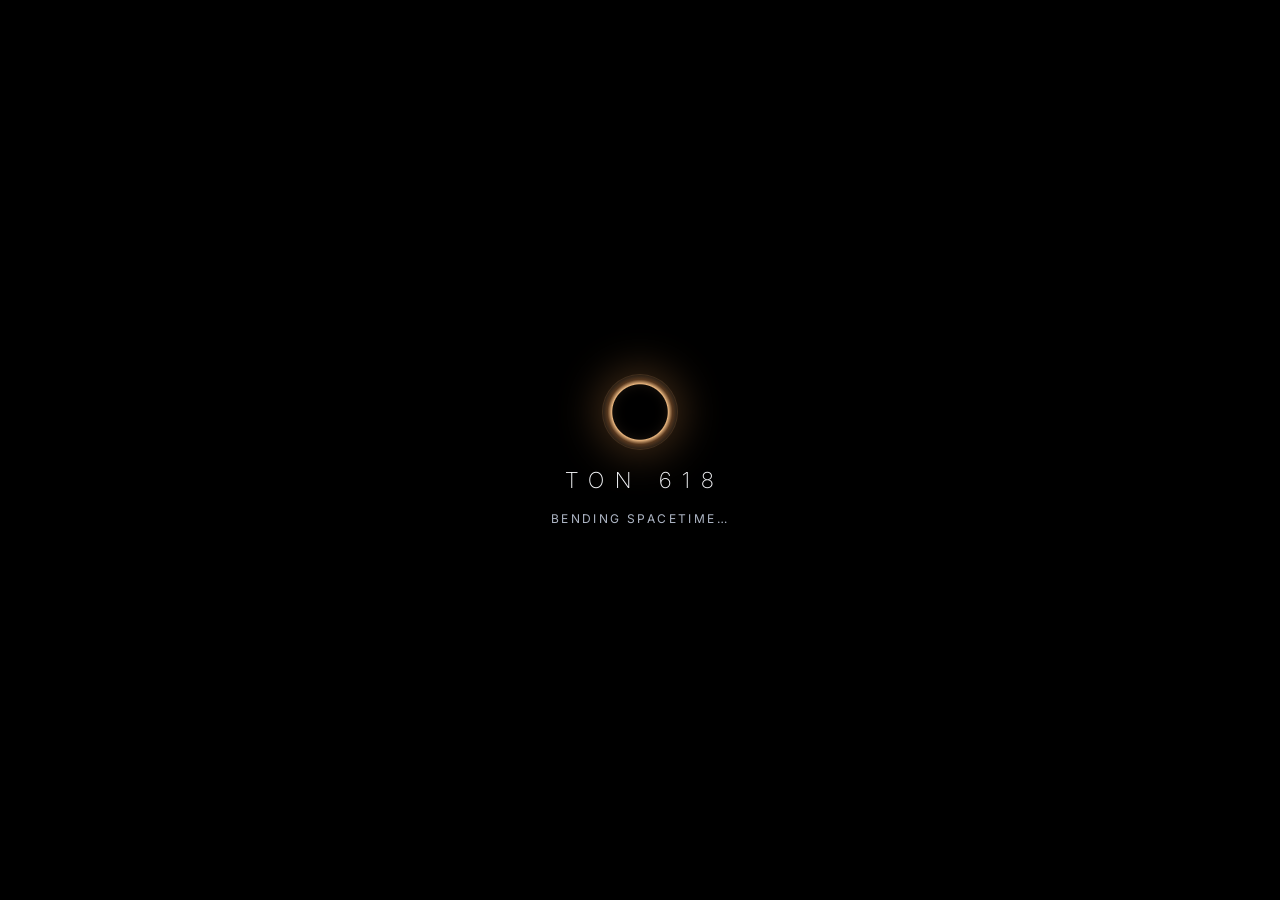
==== web.html @ 1c1fd1c0 "Website scaffolding (engine, chapters, styles), score synthesiser, README Co-Authored-By: Claude Opu" ====
<!DOCTYPE html>
<html lang="en">
<head>
<meta charset="utf-8">
<meta name="viewport" content="width=device-width, initial-scale=1, viewport-fit=cover">
<meta name="theme-color" content="#000000">
<title>TON 618 — Journey to an Ultramassive Black Hole</title>
<meta name="description" content="A real-time, general-relativistic journey to TON 618, one of the most massive black holes ever discovered: 40.7 billion solar masses, 10.8 billion light-years away.">
<meta property="og:title" content="TON 618 — Journey to an Ultramassive Black Hole">
<meta property="og:description" content="Real-time GPU ray tracing through curved spacetime. Lensing, Doppler beaming and a sense of truly cosmic scale.">
<meta property="og:image" content="media/poster.jpg">
<link rel="preconnect" href="https://fonts.googleapis.com">
<link rel="preconnect" href="https://fonts.gstatic.com" crossorigin>
<link href="https://fonts.googleapis.com/css2?family=Inter:wght@200;300;400;500;600&display=swap" rel="stylesheet">
<link rel="stylesheet" href="site/style.css">
</head>
<body class="is-loading">
  <canvas id="bh" aria-label="Real-time ray-traced rendering of the black hole TON 618"></canvas>
  <canvas id="fx" aria-hidden="true"></canvas>
  <svg id="lines" aria-hidden="true"></svg>
  <div id="labels" aria-hidden="true"></div>

  <!-- loader -->
  <div id="loader">
    <div class="ld-ring"></div>
    <div class="ld-title">TON&nbsp;618</div>
    <div class="ld-sub" id="ld-sub">Bending spacetime&hellip;</div>
  </div>

  <!-- header -->
  <header id="top">
    <button class="brand" id="brand" aria-label="Back to start">TON&nbsp;618</button>
    <nav class="modes">
      <button id="m-tour" class="on">Tour</button>
      <button id="m-explore">Explore</button>
      <button id="m-film">Film</button>
    </nav>
    <div class="tools">
      <button id="b-sound" class="icon" aria-label="Toggle sound" title="Sound">
        <svg viewBox="0 0 24 24"><path d="M4 9h4l5-4v14l-5-4H4z" fill="currentColor"/><path class="wave" d="M16 8.5a5 5 0 0 1 0 7M18.5 6a8.5 8.5 0 0 1 0 12" fill="none" stroke="currentColor" stroke-width="1.6" stroke-linecap="round"/><path class="mute" d="M16.5 9.5l5 5m0-5l-5 5" stroke="currentColor" stroke-width="1.6" stroke-linecap="round"/></svg>
      </button>
    </div>
  </header>

  <!-- story progress (segments) -->
  <div id="segs" role="tablist" aria-label="Chapters"></div>

  <!-- hero -->
  <section id="hero">
    <p class="eyebrow">10.8 billion light-years away</p>
    <h1>TON&nbsp;618</h1>
    <p class="lede">A journey to one of the most massive black holes ever discovered, ray traced live through curved spacetime on your device.</p>
    <div class="cta-row">
      <button class="btn primary" id="begin">Begin the journey</button>
      <button class="btn ghost" id="hero-film">Watch the film</button>
    </div>
    <p class="hint" id="hero-hint">The tour starts automatically</p>
  </section>

  <!-- chapter card -->
  <article id="card" aria-live="polite">
    <div class="card-in">
      <div class="meta"><span class="kicker" id="c-kicker"></span><span class="count" id="c-count"></span></div>
      <h2 id="c-title"></h2>
      <p id="c-body"></p>
      <dl class="facts" id="c-facts"></dl>
      <div class="card-foot">
        <button class="icon nav" id="prev" aria-label="Previous chapter"><svg viewBox="0 0 24 24"><path d="M15 5l-7 7 7 7" fill="none" stroke="currentColor" stroke-width="1.6"/></svg></button>
        <button class="icon nav" id="pause" aria-label="Pause the tour"><svg viewBox="0 0 24 24"><g class="i-pause"><rect x="7" y="5" width="3" height="14" fill="currentColor"/><rect x="14" y="5" width="3" height="14" fill="currentColor"/></g><path class="i-play" d="M8 5l11 7-11 7z" fill="currentColor"/></svg></button>
        <button class="icon nav" id="next" aria-label="Next chapter"><svg viewBox="0 0 24 24"><path d="M9 5l7 7-7 7" fill="none" stroke="currentColor" stroke-width="1.6"/></svg></button>
        <div class="bar"><i id="c-bar"></i></div>
        <button class="btn small primary" id="c-cta">Watch the film</button>
      </div>
    </div>
  </article>

  <!-- relativity indicator -->
  <div id="relpill"><span class="dot"></span><span id="reltext">Relativistic effects: on</span></div>

  <!-- explore panel -->
  <aside id="explore">
    <p class="ex-hint" id="ex-hint">Drag to orbit &middot; scroll or pinch to zoom</p>
    <div class="toggles">
      <label><input type="checkbox" id="t-doppler" checked><span>Doppler beaming</span></label>
      <label><input type="checkbox" id="t-jets" checked><span>Jets</span></label>
      <label><input type="checkbox" id="t-spin" checked><span>Auto-orbit</span></label>
    </div>
  </aside>

  <!-- live stats -->
  <div id="stats"><span class="live"></span><span id="st-text">Live ray tracing</span></div>

  <!-- film modal -->
  <div id="film" role="dialog" aria-modal="true" aria-label="The film">
    <div class="film-in">
      <button class="icon close" id="film-close" aria-label="Close film"><svg viewBox="0 0 24 24"><path d="M6 6l12 12M18 6L6 18" stroke="currentColor" stroke-width="1.6"/></svg></button>
      <video id="video" controls playsinline preload="none" poster="media/poster.jpg">
        <source src="media/TON618_1080p.mp4" type="video/mp4">
      </video>
      <p class="film-meta">Journey to TON 618 &middot; 1:27 &middot; <a href="media/TON618_4K.mp4" download>Download 4K</a></p>
    </div>
  </div>

  <!-- fallback -->
  <div id="fallback">
    <h2>TON 618</h2>
    <p id="fb-msg">This device can't run the live ray tracer (WebGL2 is required).</p>
    <button class="btn primary" id="fb-film">Watch the film instead</button>
  </div>

  <audio id="music" src="media/score.m4a" loop preload="none"></audio>

  <script src="src/shaders.js"></script>
  <script src="src/noise.js"></script>
  <script src="src/engine.js"></script>
  <script src="site/chapters.js"></script>
  <script src="site/app.js"></script>
</body>
</html>
---- site/style.css ----
:root {
  --amber: #ffb266;
  --amber-soft: rgba(255, 178, 102, .75);
  --ink: #f4f5f8;
  --muted: #aeb6c5;
  --glass: rgba(10, 12, 18, .46);
  --line: rgba(255, 255, 255, .09);
  --safe-b: env(safe-area-inset-bottom, 0px);
  --safe-t: env(safe-area-inset-top, 0px);
  --ease: cubic-bezier(.22, .7, .18, 1);
}
* { box-sizing: border-box; }
html, body { margin: 0; height: 100%; background: #000; color: var(--ink); overflow: hidden;
  font-family: 'Inter', -apple-system, 'Segoe UI', Roboto, 'Helvetica Neue', Arial, sans-serif;
  -webkit-font-smoothing: antialiased; -webkit-tap-highlight-color: transparent; }
button { font: inherit; color: inherit; background: none; border: 0; cursor: pointer; padding: 0; }
#bh, #fx { position: fixed; inset: 0; width: 100vw; height: 100vh; height: 100dvh; display: block; touch-action: none; }
#fx { pointer-events: none; }
#lines { position: fixed; inset: 0; width: 100%; height: 100%; pointer-events: none; overflow: visible; }
#labels { position: fixed; inset: 0; pointer-events: none; }

/* ---------- loader ---------- */
#loader { position: fixed; inset: 0; display: grid; place-content: center; justify-items: center; gap: 18px; background: #000;
  z-index: 50; transition: opacity 1.2s var(--ease), visibility 1.2s; }
body:not(.is-loading) #loader { opacity: 0; visibility: hidden; }
.ld-ring { width: 74px; height: 74px; border-radius: 50%; box-shadow: 0 0 0 1px rgba(255,190,130,.15), 0 0 40px 6px rgba(255,170,90,.25), inset 0 0 18px rgba(255,190,130,.35);
  background: radial-gradient(circle, #000 52%, rgba(255,200,140,.9) 54%, rgba(255,150,70,.25) 62%, transparent 70%); animation: spin 2.4s linear infinite; }
@keyframes spin { to { transform: rotate(360deg); filter: hue-rotate(10deg); } }
.ld-title { font-weight: 200; letter-spacing: .5em; font-size: 22px; margin-right: -.5em; }
.ld-sub { color: var(--muted); font-size: 12px; letter-spacing: .2em; text-transform: uppercase; }

/* ---------- header ---------- */
header#top { position: fixed; top: 0; left: 0; right: 0; display: flex; align-items: center; gap: 20px;
  padding: calc(18px + var(--safe-t)) 28px 18px; z-index: 20; background: linear-gradient(rgba(0,0,0,.55), transparent); }
.brand { font-weight: 300; letter-spacing: .42em; font-size: 13px; }
.modes { margin-left: auto; display: flex; gap: 4px; padding: 4px; border-radius: 999px; background: rgba(255,255,255,.05); border: 1px solid var(--line);
  backdrop-filter: blur(10px); -webkit-backdrop-filter: blur(10px); }
.modes button { padding: 7px 16px; border-radius: 999px; font-size: 12.5px; letter-spacing: .08em; color: var(--muted); transition: all .35s var(--ease); }
.modes button.on { background: rgba(255,255,255,.12); color: #fff; }
.modes button:hover { color: #fff; }
.tools { display: flex; gap: 8px; }
.icon { width: 38px; height: 38px; display: grid; place-items: center; border-radius: 50%; border: 1px solid var(--line); background: rgba(255,255,255,.04);
  transition: background .3s, border-color .3s; }
.icon:hover { background: rgba(255,255,255,.1); border-color: rgba(255,255,255,.2); }
.icon svg { width: 18px; height: 18px; }
#b-sound .wave { display: none; } #b-sound.on .wave { display: inline; } #b-sound.on .mute { display: none; }

/* ---------- story segments ---------- */
#segs { position: fixed; right: 26px; top: 50%; transform: translateY(-50%); display: flex; flex-direction: column; gap: 10px; z-index: 15;
  transition: opacity .6s; }
#segs button { position: relative; width: 22px; height: 22px; display: grid; place-items: center; }
#segs button i { width: 6px; height: 6px; border-radius: 50%; background: rgba(255,255,255,.28); transition: all .4s var(--ease); }
#segs button.on i { background: var(--amber); box-shadow: 0 0 12px var(--amber); transform: scale(1.35); }
#segs button span { position: absolute; right: 30px; white-space: nowrap; font-size: 11px; letter-spacing: .18em; text-transform: uppercase; color: var(--muted);
  opacity: 0; transform: translateX(6px); transition: all .3s var(--ease); pointer-events: none; }
#segs button:hover span { opacity: 1; transform: none; }

/* ---------- hero ---------- */
#hero { position: fixed; inset: 0; display: flex; flex-direction: column; align-items: center; justify-content: flex-end; text-align: center;
  padding: 0 24px calc(12vh + var(--safe-b)); z-index: 10; transition: opacity 1.1s var(--ease), transform 1.1s var(--ease); }
body:not(.at-hero) #hero { opacity: 0; transform: translateY(16px); pointer-events: none; }
.eyebrow { margin: 0 0 14px; color: var(--amber-soft); font-size: 12px; letter-spacing: .42em; text-transform: uppercase; }
#hero h1 { margin: 0; font-weight: 200; font-size: clamp(56px, 11vw, 168px); letter-spacing: .32em; margin-right: -.32em; line-height: 1;
  text-shadow: 0 0 60px rgba(255, 200, 150, .35); }
.lede { max-width: 600px; margin: 22px auto 30px; color: #c9d0dc; font-weight: 300; font-size: clamp(15px, 1.4vw, 18px); line-height: 1.65; }
.cta-row { display: flex; gap: 12px; flex-wrap: wrap; justify-content: center; }
.btn { padding: 14px 26px; border-radius: 999px; font-size: 13px; letter-spacing: .14em; text-transform: uppercase; font-weight: 500; transition: all .35s var(--ease); }
.btn.primary { background: linear-gradient(135deg, #ffcf99, #ff9f4d); color: #1a0f05; box-shadow: 0 10px 40px -10px rgba(255,160,80,.6); }
.btn.primary:hover { transform: translateY(-1px); box-shadow: 0 14px 50px -10px rgba(255,160,80,.8); }
.btn.ghost { border: 1px solid rgba(255,255,255,.22); color: #fff; background: rgba(255,255,255,.04); backdrop-filter: blur(8px); -webkit-backdrop-filter: blur(8px); }
.btn.ghost:hover { background: rgba(255,255,255,.1); }
.btn.small { padding: 9px 16px; font-size: 11px; }
.hint { margin-top: 22px; color: rgba(200,208,222,.55); font-size: 11.5px; letter-spacing: .18em; text-transform: uppercase; }

/* ---------- chapter card ---------- */
#card { position: fixed; left: 40px; bottom: calc(40px + var(--safe-b)); width: min(460px, 38vw); z-index: 12;
  transition: opacity .8s var(--ease), transform .8s var(--ease); }
body.at-hero #card, body.mode-explore #card { opacity: 0; transform: translateY(18px); pointer-events: none; }
.card-in { padding: 26px 28px 20px; border-radius: 20px; background: var(--glass); border: 1px solid var(--line);
  backdrop-filter: blur(18px) saturate(150%); -webkit-backdrop-filter: blur(18px) saturate(150%); box-shadow: 0 30px 80px -30px rgba(0,0,0,.8); }
#card .swap { transition: opacity .45s var(--ease), transform .45s var(--ease); }
#card.out .swap { opacity: 0; transform: translateY(8px); }
.meta { display: flex; justify-content: space-between; align-items: baseline; }
.kicker { color: var(--amber); font-size: 11px; font-weight: 600; letter-spacing: .3em; text-transform: uppercase; }
.count { color: var(--muted); font-size: 11px; letter-spacing: .2em; font-variant-numeric: tabular-nums; }
#c-title { margin: 12px 0 10px; font-weight: 250; font-weight: 300; font-size: clamp(28px, 2.6vw, 40px); letter-spacing: -.01em; line-height: 1.12; }
#c-body { margin: 0; color: #c9d0dc; font-weight: 300; font-size: 15px; line-height: 1.65; }
.facts { display: grid; grid-template-columns: repeat(3, 1fr); gap: 14px; margin: 20px 0 16px; padding-top: 16px; border-top: 1px solid var(--line); }
.facts div { min-width: 0; }
.facts dt { font-size: 18px; font-weight: 300; color: #fff; white-space: nowrap; overflow: hidden; text-overflow: ellipsis; }
.facts dd { margin: 4px 0 0; font-size: 10px; letter-spacing: .14em; text-transform: uppercase; color: var(--muted); line-height: 1.4; }
.card-foot { display: flex; align-items: center; gap: 8px; }
.card-foot .icon { width: 34px; height: 34px; }
.card-foot .icon svg { width: 16px; height: 16px; }
#pause .i-play { display: none; } body.paused #pause .i-play { display: inline; } body.paused #pause .i-pause { display: none; }
.bar { flex: 1; height: 2px; background: rgba(255,255,255,.1); border-radius: 2px; overflow: hidden; margin-left: 6px; }
.bar i { display: block; height: 100%; width: 0; background: linear-gradient(90deg, var(--amber), #ffd8a8); }
#c-cta { display: none; margin-left: 8px; } #card.cta #c-cta { display: inline-block; }

/* ---------- callouts ---------- */
#lines line { stroke: rgba(255,255,255,.55); stroke-width: 1; }
#lines circle { fill: none; stroke: #fff; stroke-width: 1.2; }
#lines circle.core { fill: #fff; stroke: none; }
.lab { position: absolute; left: 0; top: 0; white-space: nowrap; transition: opacity .7s var(--ease); }
.lab b { display: block; font-weight: 600; font-size: 11px; letter-spacing: .22em; text-transform: uppercase; color: #fff; text-shadow: 0 1px 8px rgba(0,0,0,.9); }
.lab s { display: block; text-decoration: none; margin-top: 4px; font-size: 12.5px; font-weight: 300; color: #c9d0dc; text-shadow: 0 1px 8px rgba(0,0,0,.9); }
.lab.right { transform: translate(10px, -50%); }
.lab.left { transform: translate(calc(-100% - 10px), -50%); text-align: right; }

/* ---------- relativity pill ---------- */
#relpill { position: fixed; left: 50%; top: calc(86px + var(--safe-t)); transform: translate(-50%, -10px); display: flex; align-items: center; gap: 10px; padding: 9px 16px;
  border-radius: 999px; background: var(--glass); border: 1px solid var(--line); backdrop-filter: blur(12px); -webkit-backdrop-filter: blur(12px);
  font-size: 11px; letter-spacing: .2em; text-transform: uppercase; opacity: 0; transition: all .6s var(--ease); z-index: 14; }
#relpill.show { opacity: 1; transform: translate(-50%, 0); }
#relpill .dot { width: 8px; height: 8px; border-radius: 50%; background: #7dffb2; box-shadow: 0 0 10px #7dffb2; transition: all .4s; }
#relpill.off .dot { background: #ff6b6b; box-shadow: 0 0 10px #ff6b6b; }

/* ---------- explore ---------- */
#explore { position: fixed; left: 50%; bottom: calc(28px + var(--safe-b)); transform: translate(-50%, 20px); opacity: 0; pointer-events: none; z-index: 12;
  display: flex; flex-direction: column; align-items: center; gap: 12px; transition: all .7s var(--ease); }
body.mode-explore #explore { opacity: 1; transform: translate(-50%, 0); pointer-events: auto; }
.ex-hint { margin: 0; font-size: 11.5px; letter-spacing: .18em; text-transform: uppercase; color: rgba(220,226,236,.7); text-shadow: 0 1px 6px #000; }
.toggles { display: flex; gap: 6px; padding: 6px; border-radius: 999px; background: var(--glass); border: 1px solid var(--line); backdrop-filter: blur(14px); -webkit-backdrop-filter: blur(14px); }
.toggles label { cursor: pointer; }
.toggles input { display: none; }
.toggles span { display: block; padding: 8px 14px; border-radius: 999px; font-size: 12px; letter-spacing: .06em; color: var(--muted); transition: all .3s; }
.toggles input:checked + span { background: rgba(255,178,102,.16); color: #ffd3a6; }

/* ---------- live stats ---------- */
#stats { position: fixed; right: 28px; bottom: calc(26px + var(--safe-b)); display: flex; align-items: center; gap: 8px; font-size: 10.5px; letter-spacing: .14em;
  text-transform: uppercase; color: rgba(190,198,212,.6); z-index: 11; font-variant-numeric: tabular-nums; }
#stats .live { width: 6px; height: 6px; border-radius: 50%; background: #ff5050; box-shadow: 0 0 8px #ff5050; animation: blink 2s infinite; }
@keyframes blink { 50% { opacity: .35; } }
body.mode-explore #stats { bottom: calc(120px + var(--safe-b)); }

/* ---------- film ---------- */
#film { position: fixed; inset: 0; z-index: 40; display: grid; place-items: center; background: rgba(0,0,0,.92); opacity: 0; visibility: hidden;
  transition: opacity .6s var(--ease), visibility .6s; padding: 20px; }
body.film-open #film { opacity: 1; visibility: visible; }
.film-in { position: relative; width: min(1400px, 100%); }
#video { width: 100%; aspect-ratio: 16 / 9; background: #000; border-radius: 10px; display: block; }
.film-meta { text-align: center; color: var(--muted); font-size: 12px; letter-spacing: .14em; text-transform: uppercase; }
.film-meta a { color: var(--amber); text-decoration: none; }
.close { position: absolute; right: 0; top: -52px; }

/* ---------- fallback ---------- */
#fallback { position: fixed; inset: 0; display: none; place-content: center; text-align: center; gap: 14px; padding: 30px; z-index: 30;
  background: #000 url(../media/poster.jpg) center / cover no-repeat; }
#fallback h2 { font-weight: 200; letter-spacing: .4em; font-size: 48px; margin: 0; }
#fallback p { color: #c9d0dc; max-width: 460px; margin: 0 auto 10px; }
body.no-webgl #fallback { display: grid; }

/* ---------- phones & small tablets ---------- */
@media (max-width: 760px), (max-height: 520px) and (pointer: coarse) {
  header#top { padding: calc(12px + var(--safe-t)) 14px 12px; gap: 10px; }
  .brand { font-size: 11px; letter-spacing: .32em; }
  .modes button { padding: 6px 11px; font-size: 11.5px; }
  .icon { width: 34px; height: 34px; }
  #segs { top: calc(60px + var(--safe-t)); left: 14px; right: 14px; transform: none; flex-direction: row; gap: 4px; }
  #segs button { flex: 1; height: 14px; width: auto; }
  #segs button i { width: 100%; height: 2px; border-radius: 2px; }
  #segs button.on i { transform: none; box-shadow: 0 0 8px var(--amber); }
  #segs button span { display: none; }
  #card { left: 10px; right: 10px; width: auto; bottom: calc(10px + var(--safe-b)); }
  .card-in { padding: 18px 18px 14px; border-radius: 18px; }
  #c-title { font-size: 26px; margin: 8px 0 6px; }
  #c-body { font-size: 13.5px; line-height: 1.55; }
  .facts { gap: 8px; margin: 12px 0 10px; padding-top: 12px; }
  .facts dt { font-size: 15px; }
  .facts dd { font-size: 8.5px; letter-spacing: .1em; }
  #stats { display: none; }
  #relpill { top: calc(84px + var(--safe-t)); font-size: 10px; }
  .lab b { font-size: 9.5px; letter-spacing: .16em; }
  .lab s { font-size: 11px; }
  #hero { padding-bottom: calc(9vh + var(--safe-b)); }
  #hero h1 { letter-spacing: .22em; margin-right: -.22em; }
  .close { top: -48px; }
}
@media (max-height: 520px) and (pointer: coarse) {     /* phone in landscape */
  #card { left: 10px; right: auto; width: min(400px, 50vw); }
  #c-body { display: -webkit-box; -webkit-line-clamp: 3; -webkit-box-orient: vertical; overflow: hidden; }
  .facts { display: none; }
  #hero .lede { display: none; }
}
@media (prefers-reduced-motion: reduce) { * { transition-duration: .01s !important; animation: none !important; } }
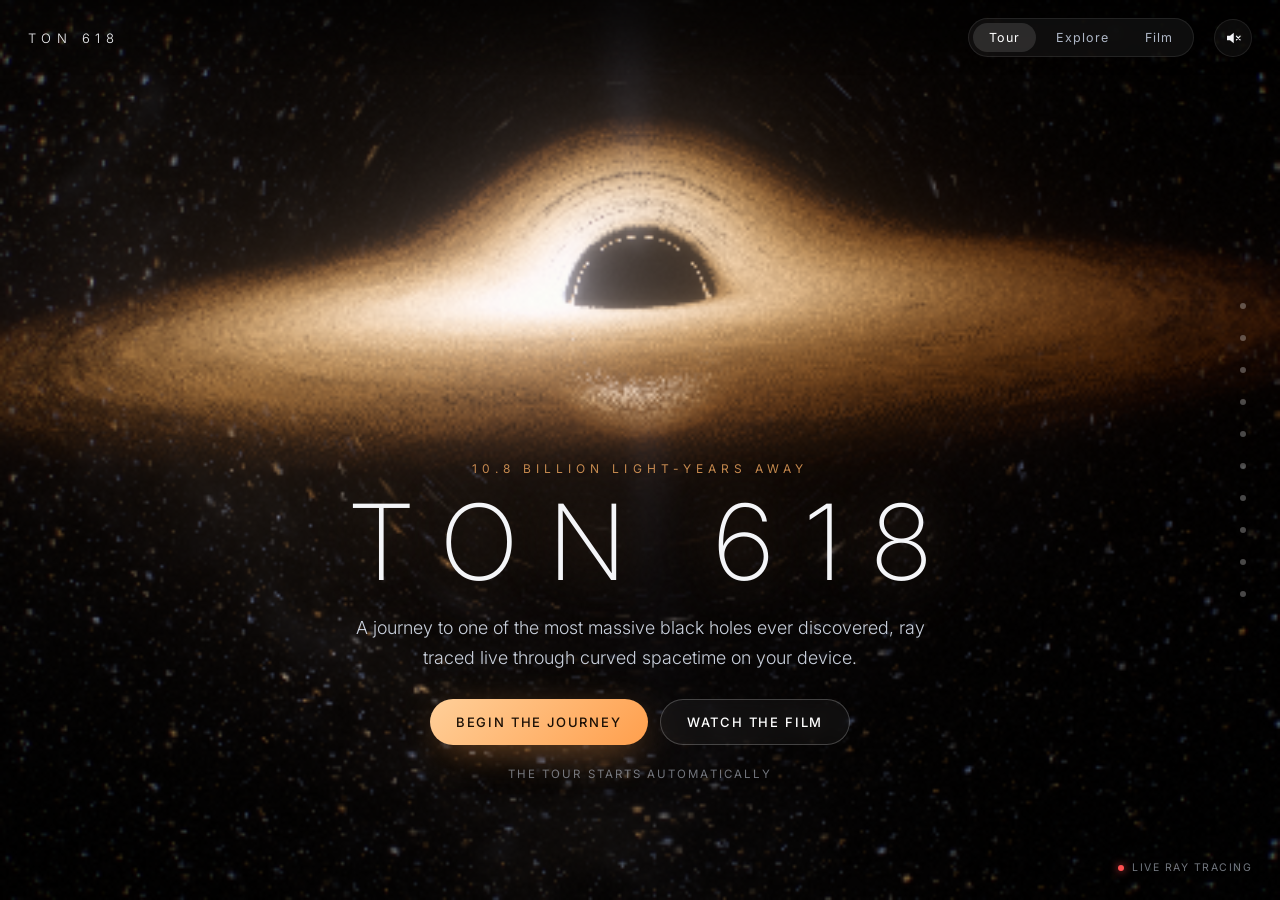
==== commit cea21aff: "Interactive website: live GR ray-traced auto-tour with callouts, explore mode, adaptive resolution, " ====
--- a/web.html
+++ b/web.html
@@ -4,6 +4,7 @@
 <meta charset="utf-8">
 <meta name="viewport" content="width=device-width, initial-scale=1, viewport-fit=cover">
 <meta name="theme-color" content="#000000">
+<link rel="icon" href="data:image/svg+xml,%3Csvg xmlns=%22http://www.w3.org/2000/svg%22 viewBox=%220 0 32 32%22%3E%3Ccircle cx=%2216%22 cy=%2216%22 r=%2213%22 fill=%22none%22 stroke=%22%23ffb266%22 stroke-width=%223%22/%3E%3Ccircle cx=%2216%22 cy=%2216%22 r=%228%22/%3E%3C/svg%3E">
 <title>TON 618 — Journey to an Ultramassive Black Hole</title>
 <meta name="description" content="A real-time, general-relativistic journey to TON 618, one of the most massive black holes ever discovered: 40.7 billion solar masses, 10.8 billion light-years away.">
 <meta property="og:title" content="TON 618 — Journey to an Ultramassive Black Hole">
--- a/site/style.css
+++ b/site/style.css
@@ -59,10 +59,10 @@
 #hero { position: fixed; inset: 0; display: flex; flex-direction: column; align-items: center; justify-content: flex-end; text-align: center;
   padding: 0 24px calc(12vh + var(--safe-b)); z-index: 10; transition: opacity 1.1s var(--ease), transform 1.1s var(--ease); }
 body:not(.at-hero) #hero { opacity: 0; transform: translateY(16px); pointer-events: none; }
-.eyebrow { margin: 0 0 14px; color: var(--amber-soft); font-size: 12px; letter-spacing: .42em; text-transform: uppercase; }
-#hero h1 { margin: 0; font-weight: 200; font-size: clamp(56px, 11vw, 168px); letter-spacing: .32em; margin-right: -.32em; line-height: 1;
+.eyebrow { text-shadow: 0 1px 10px #000; margin: 0 0 14px; color: var(--amber-soft); font-size: 12px; letter-spacing: .42em; text-transform: uppercase; }
+#hero h1 { margin: 0; font-weight: 200; font-size: clamp(48px, 8.2vw, 124px); letter-spacing: .32em; margin-right: -.32em; line-height: 1;
   text-shadow: 0 0 60px rgba(255, 200, 150, .35); }
-.lede { max-width: 600px; margin: 22px auto 30px; color: #c9d0dc; font-weight: 300; font-size: clamp(15px, 1.4vw, 18px); line-height: 1.65; }
+.lede { max-width: 600px; margin: 18px auto 26px; color: #c9d0dc; font-weight: 300; font-size: clamp(15px, 1.4vw, 18px); line-height: 1.65; }
 .cta-row { display: flex; gap: 12px; flex-wrap: wrap; justify-content: center; }
 .btn { padding: 14px 26px; border-radius: 999px; font-size: 13px; letter-spacing: .14em; text-transform: uppercase; font-weight: 500; transition: all .35s var(--ease); }
 .btn.primary { background: linear-gradient(135deg, #ffcf99, #ff9f4d); color: #1a0f05; box-shadow: 0 10px 40px -10px rgba(255,160,80,.6); }
@@ -172,7 +172,8 @@
   #relpill { top: calc(84px + var(--safe-t)); font-size: 10px; }
   .lab b { font-size: 9.5px; letter-spacing: .16em; }
   .lab s { font-size: 11px; }
-  #hero { padding-bottom: calc(9vh + var(--safe-b)); }
+  #hero { padding-bottom: calc(7vh + var(--safe-b)); }
+  .lede { font-size: 14px; margin: 14px auto 20px; }
   #hero h1 { letter-spacing: .22em; margin-right: -.22em; }
   .close { top: -48px; }
 }
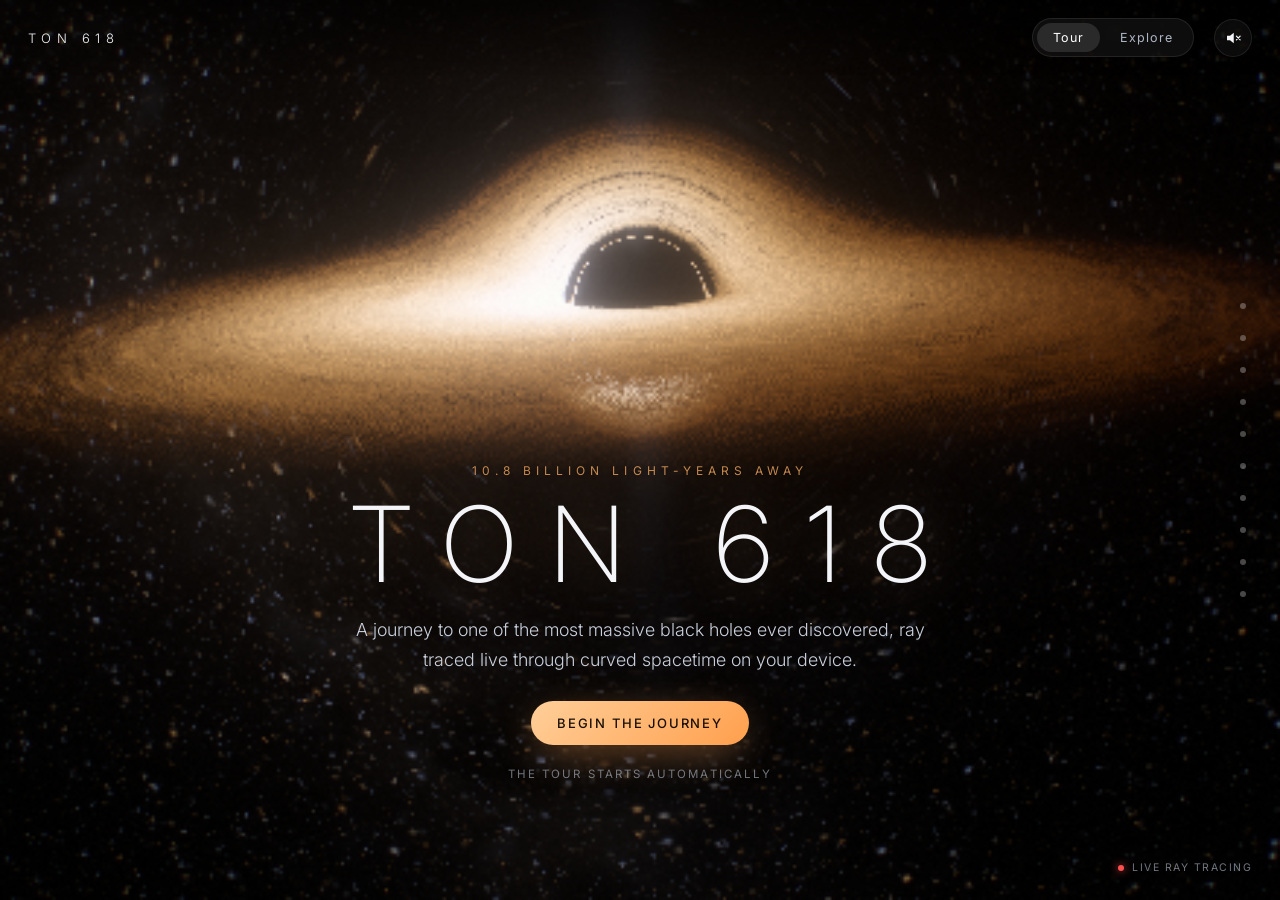
==== commit a0e0baad: "Website: poster, hero still, mp3 score, hide film controls until media is deployed Co-Authored-By: C" ====
--- a/web.html
+++ b/web.html
@@ -98,7 +98,7 @@
       <video id="video" controls playsinline preload="none" poster="media/poster.jpg">
         <source src="media/TON618_1080p.mp4" type="video/mp4">
       </video>
-      <p class="film-meta">Journey to TON 618 &middot; 1:27 &middot; <a href="media/TON618_4K.mp4" download>Download 4K</a></p>
+      <p class="film-meta">Journey to TON 618 &middot; 1:27 &middot; <a href="media/TON618_4K.mp4">Download 4K</a></p>
     </div>
   </div>
 
@@ -109,7 +109,7 @@
     <button class="btn primary" id="fb-film">Watch the film instead</button>
   </div>
 
-  <audio id="music" src="media/score.m4a" loop preload="none"></audio>
+  <audio id="music" src="media/score.mp3" loop preload="none"></audio>
 
   <script src="src/shaders.js"></script>
   <script src="src/noise.js"></script>
--- a/site/style.css
+++ b/site/style.css
@@ -95,7 +95,7 @@
 #pause .i-play { display: none; } body.paused #pause .i-play { display: inline; } body.paused #pause .i-pause { display: none; }
 .bar { flex: 1; height: 2px; background: rgba(255,255,255,.1); border-radius: 2px; overflow: hidden; margin-left: 6px; }
 .bar i { display: block; height: 100%; width: 0; background: linear-gradient(90deg, var(--amber), #ffd8a8); }
-#c-cta { display: none; margin-left: 8px; } #card.cta #c-cta { display: inline-block; }
+#c-cta { display: none; margin-left: 8px; } #card.cta #c-cta { display: inline-block; } body.no-film #c-cta { display: none !important; }
 
 /* ---------- callouts ---------- */
 #lines line { stroke: rgba(255,255,255,.55); stroke-width: 1; }
